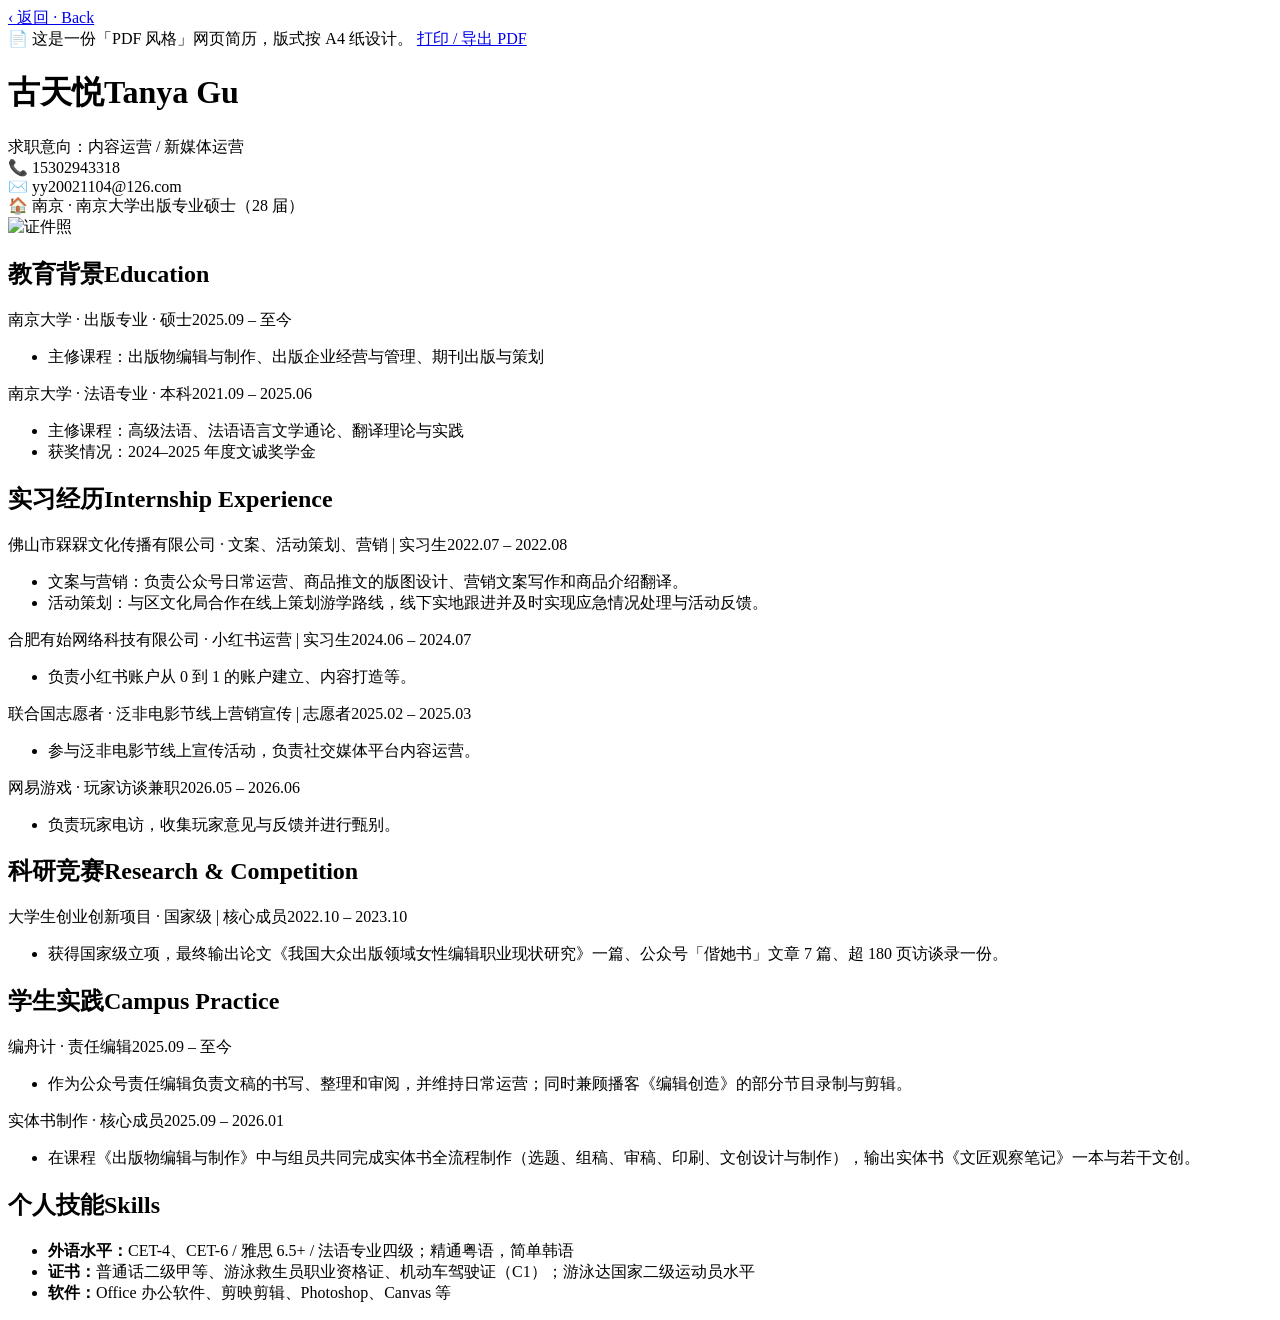
==== resume.html @ 57372db1 "add resume.html" ====
<!DOCTYPE html>
<html lang="zh-CN">
<head>
<meta charset="UTF-8" />
<meta name="viewport" content="width=device-width, initial-scale=1.0" />
<title>古天悦 Tanya · 简历 · Résumé</title>
<link rel="stylesheet" href="styles.css" />
</head>
<body class="resume-body paper-noise">
<a class="back-float no-print" href="index.html">‹ 返回 · Back</a>

<div class="print-tip no-print">
  <span>📄 这是一份「PDF 风格」网页简历，版式按 A4 纸设计。</span>
  <a class="btn" href="#" onclick="window.print(); return false;">打印 / 导出 PDF</a>
</div>

<div class="sheet">
  <header>
    <div>
      <h1>古天悦<span class="en-name">Tanya Gu</span></h1>
      <div class="title">求职意向：内容运营 / 新媒体运营</div>
    </div>
    <div class="contact-info">
      📞 15302943318<br />
      ✉️ yy20021104@126.com<br />
      🏠 南京 · 南京大学出版专业硕士（28 届）
    </div>
    <img class="photo" src="assets/photo.jpg" alt="证件照" />
  </header>

  <h2>教育背景<span class="en">Education</span></h2>
  <div class="entry">
    <div class="row1"><span>南京大学 · 出版专业 · 硕士</span><span class="date">2025.09 – 至今</span></div>
    <ul>
      <li>主修课程：出版物编辑与制作、出版企业经营与管理、期刊出版与策划</li>
    </ul>
  </div>
  <div class="entry">
    <div class="row1"><span>南京大学 · 法语专业 · 本科</span><span class="date">2021.09 – 2025.06</span></div>
    <ul>
      <li>主修课程：高级法语、法语语言文学通论、翻译理论与实践</li>
      <li>获奖情况：2024–2025 年度文诚奖学金</li>
    </ul>
  </div>

  <h2>实习经历<span class="en">Internship Experience</span></h2>
  <div class="entry">
    <div class="row1"><span>佛山市槑槑文化传播有限公司 · 文案、活动策划、营销 | 实习生</span><span class="date">2022.07 – 2022.08</span></div>
    <ul>
      <li>文案与营销：负责公众号日常运营、商品推文的版图设计、营销文案写作和商品介绍翻译。</li>
      <li>活动策划：与区文化局合作在线上策划游学路线，线下实地跟进并及时实现应急情况处理与活动反馈。</li>
    </ul>
  </div>
  <div class="entry">
    <div class="row1"><span>合肥有始网络科技有限公司 · 小红书运营 | 实习生</span><span class="date">2024.06 – 2024.07</span></div>
    <ul>
      <li>负责小红书账户从 0 到 1 的账户建立、内容打造等。</li>
    </ul>
  </div>
  <div class="entry">
    <div class="row1"><span>联合国志愿者 · 泛非电影节线上营销宣传 | 志愿者</span><span class="date">2025.02 – 2025.03</span></div>
    <ul>
      <li>参与泛非电影节线上宣传活动，负责社交媒体平台内容运营。</li>
    </ul>
  </div>
  <div class="entry">
    <div class="row1"><span>网易游戏 · 玩家访谈兼职</span><span class="date">2026.05 – 2026.06</span></div>
    <ul>
      <li>负责玩家电访，收集玩家意见与反馈并进行甄别。</li>
    </ul>
  </div>

  <h2>科研竞赛<span class="en">Research &amp; Competition</span></h2>
  <div class="entry">
    <div class="row1"><span>大学生创业创新项目 · 国家级 | 核心成员</span><span class="date">2022.10 – 2023.10</span></div>
    <ul>
      <li>获得国家级立项，最终输出论文《我国大众出版领域女性编辑职业现状研究》一篇、公众号「偕她书」文章 7 篇、超 180 页访谈录一份。</li>
    </ul>
  </div>

  <h2>学生实践<span class="en">Campus Practice</span></h2>
  <div class="entry">
    <div class="row1"><span>编舟计 · 责任编辑</span><span class="date">2025.09 – 至今</span></div>
    <ul>
      <li>作为公众号责任编辑负责文稿的书写、整理和审阅，并维持日常运营；同时兼顾播客《编辑创造》的部分节目录制与剪辑。</li>
    </ul>
  </div>
  <div class="entry">
    <div class="row1"><span>实体书制作 · 核心成员</span><span class="date">2025.09 – 2026.01</span></div>
    <ul>
      <li>在课程《出版物编辑与制作》中与组员共同完成实体书全流程制作（选题、组稿、审稿、印刷、文创设计与制作），输出实体书《文匠观察笔记》一本与若干文创。</li>
    </ul>
  </div>

  <h2>个人技能<span class="en">Skills</span></h2>
  <div class="entry">
    <ul>
      <li><b>外语水平：</b>CET-4、CET-6 / 雅思 6.5+ / 法语专业四级；精通粤语，简单韩语</li>
      <li><b>证书：</b>普通话二级甲等、游泳救生员职业资格证、机动车驾驶证（C1）；游泳达国家二级运动员水平</li>
      <li><b>软件：</b>Office 办公软件、剪映剪辑、Photoshop、Canvas 等</li>
    </ul>
  </div>
</div>

</body>
</html>
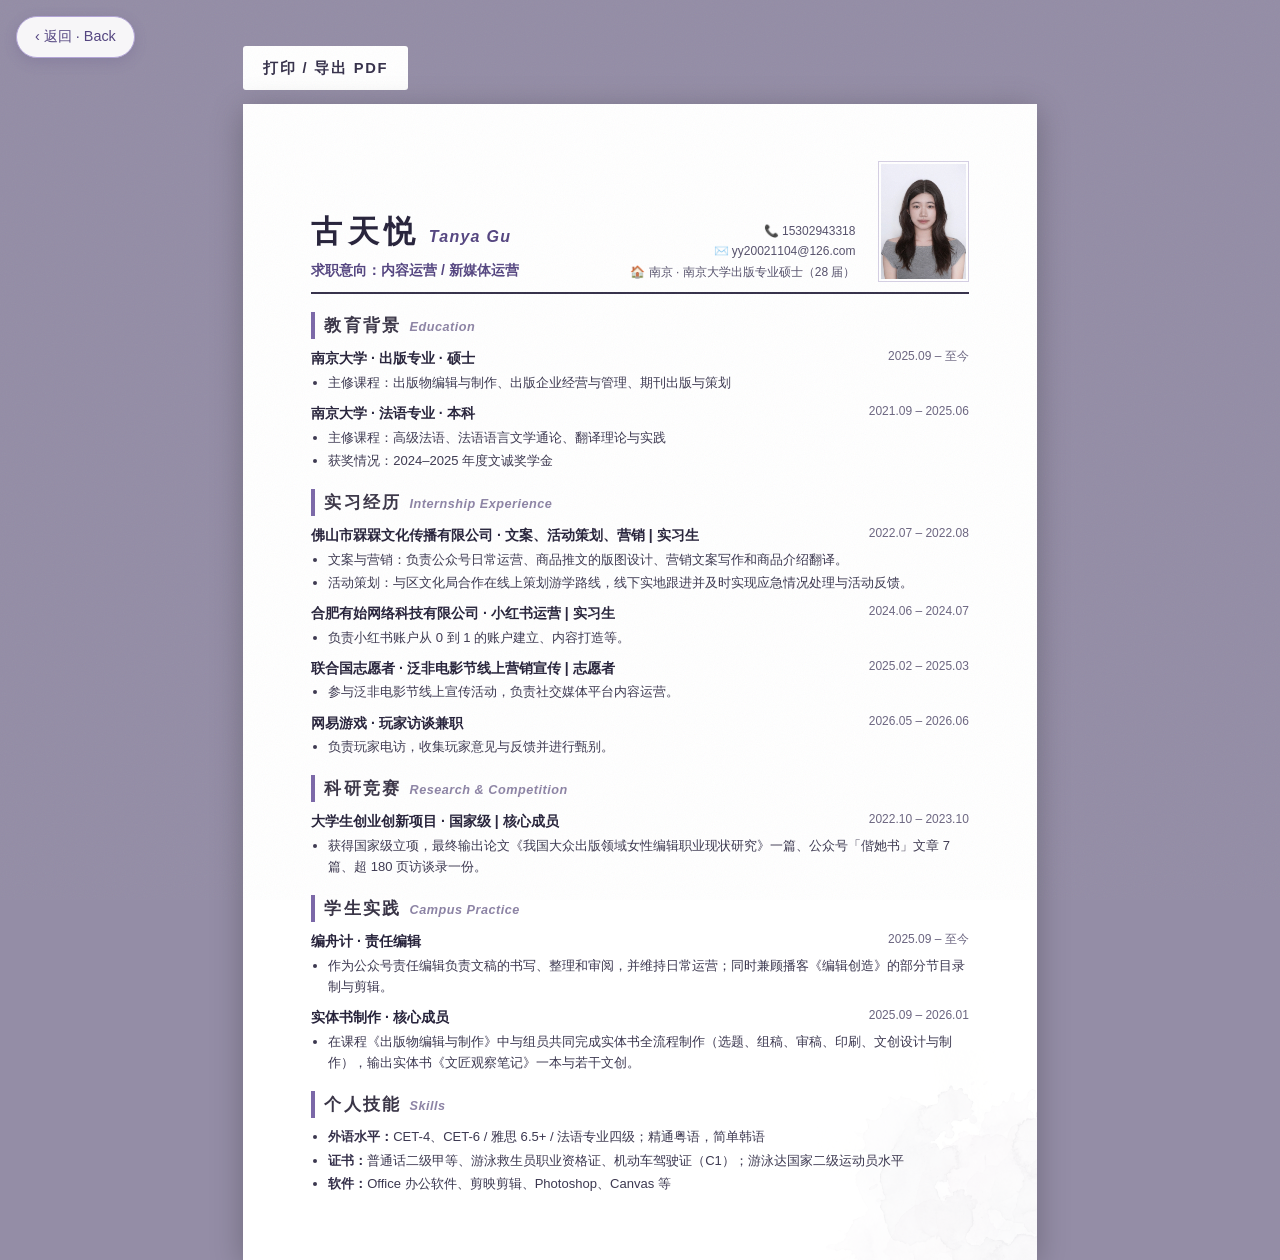
==== commit 01f4fbdc: "swimming work section + resume tip cleanup" ====
--- a/resume.html
+++ b/resume.html
@@ -10,7 +10,6 @@
 <a class="back-float no-print" href="index.html">‹ 返回 · Back</a>
 
 <div class="print-tip no-print">
-  <span>📄 这是一份「PDF 风格」网页简历，版式按 A4 纸设计。</span>
   <a class="btn" href="#" onclick="window.print(); return false;">打印 / 导出 PDF</a>
 </div>
 
--- a/styles.css
+++ b/styles.css
@@ -0,0 +1,905 @@
+/* ============================================================
+   古天悦 Tanya · 个人网站 —— 水彩手账翻页书
+   单页翻页 · 左右下角翻页按钮 · 中英双语 · 满而不乱
+   ============================================================ */
+
+:root {
+  --paper: #efeaf3;        /* 灰紫纸底 */
+  --paper-warm: #faf9fc;   /* 页面纸色 */
+  --ink: #35304a;
+  --ink-soft: #6f6a85;
+  --line: #dcd6e8;
+  --accent: #7b68a8;
+  --accent-deep: #544580;
+  --accent-soft: #b3a5d6;
+  --pink: #d8a7b8;
+  --pink-deep: #9d5f7a;
+  --cover: #4a3f66;
+  --hand: "PingFang SC", "Microsoft YaHei", "Noto Sans SC", "Helvetica Neue", Arial, sans-serif;  /* 简洁正文字体 */
+  --script: "Helvetica Neue", "Segoe UI", Arial, sans-serif;                                     /* 简洁西文 */
+  --kai: var(--hand);        /* 兼容旧引用 */
+  --serif-en: var(--script); /* 兼容旧引用 */
+  --radius: 8px;
+  font-size: 16px;
+}
+
+* { margin: 0; padding: 0; box-sizing: border-box; }
+html, body { height: 100%; }
+body {
+  font-family: "PingFang SC", "Microsoft YaHei", "Noto Sans SC", -apple-system, sans-serif;
+  background: var(--paper);
+  color: var(--ink);
+  line-height: 1.8;
+  overflow: hidden;
+  -webkit-font-smoothing: antialiased;
+}
+a { color: inherit; text-decoration: none; }
+img { max-width: 100%; display: block; }
+
+/* 手写体全局替换楷体：kai→hand、serif-en→script */
+.page-head .no, .page-head h2, .sticker, .stamp,
+.toc-list a, .toc-list .no, .track h3, .track li, .about-left .fact,
+.work-thumb, .work-body h3, .era .year, .era-body h3,
+.btn, .flip-btn, .back-float, .motto-note, .toc-left h2, .toc-left p, footer { font-family: var(--hand); }
+.page-head .en, .toc-list .en, .toc-list .pg h3 .en, .era .period,
+.era-body h3 .en, .work-body .kind .en, .page-indicator, .about-left .fact-en,
+.toc-left .hello-en, .contact-wrap .en, .works-note .en { font-family: var(--script); }
+
+/* 纸张噪点 */
+.paper-noise::before {
+  content: "";
+  position: fixed;
+  inset: 0;
+  pointer-events: none;
+  z-index: 5;
+  opacity: .05;
+  background-image: url("data:image/svg+xml,%3Csvg xmlns='http://www.w3.org/2000/svg' width='240' height='240'%3E%3Cfilter id='n'%3E%3CfeTurbulence type='fractalNoise' baseFrequency='0.9' numOctaves='2'/%3E%3C/filter%3E%3Crect width='240' height='240' filter='url(%23n)'/%3E%3C/svg%3E");
+}
+
+/* ---------- 翻页书舞台：全屏铺满，不再页中套页 ---------- */
+.stage {
+  position: relative;
+  height: 100vh;
+  padding: 0;
+  display: flex;
+  align-items: stretch;
+  justify-content: center;
+  perspective: 2400px;
+}
+.book {
+  position: relative;
+  width: 100%;
+  height: 100vh;
+  transform-style: preserve-3d;
+  z-index: 1;
+}
+/* 中缝阴影仍暗示摊开的书页 */
+.book::before {
+  content: "";
+  position: absolute;
+  inset: 0;
+  background:
+    linear-gradient(90deg, rgba(84,69,128,.14), rgba(84,69,128,.03) 30%, rgba(84,69,128,0) 46%, rgba(84,69,128,0) 54%, rgba(84,69,128,.03) 70%, rgba(84,69,128,.14)),
+    var(--paper-warm);
+  z-index: 0;
+}
+
+/* 每一页 */
+.leaf {
+  position: absolute;
+  inset: 0;
+  z-index: 1;
+  opacity: 0;
+  visibility: hidden;
+  pointer-events: none;
+  overflow: hidden;
+}
+.leaf.active {
+  opacity: 1;
+  visibility: visible;
+  pointer-events: auto;
+  animation: leafIn .55s ease both;
+}
+@keyframes leafIn {
+  from { opacity: 0; transform: translateX(var(--in-x, 24px)); }
+  to   { opacity: 1; transform: translateX(0); }
+}
+.leaf.active.to-left { --in-x: 24px; }
+.leaf.active.to-right { --in-x: -24px; }
+
+/* 翻页时的"活页"动画层 */
+.turning {
+  position: absolute;
+  inset: 0;
+  z-index: 30;
+  background:
+    linear-gradient(90deg, rgba(255,255,255,.65), rgba(244,241,249,.98) 18%, var(--paper-warm) 55%, rgba(230,224,240,.95)),
+    var(--paper-warm);
+  opacity: 0;
+  pointer-events: none;
+  backface-visibility: hidden;
+}
+.turning.turn-next { animation: turnNext .8s cubic-bezier(.45,.1,.3,1) both; transform-origin: left center; }
+.turning.turn-prev { animation: turnPrev .8s cubic-bezier(.45,.1,.3,1) both; transform-origin: right center; }
+@keyframes turnNext {
+  0%   { opacity: 0; transform: perspective(2000px) rotateY(78deg); }
+  22%  { opacity: 1; }
+  55%  { opacity: 1; transform: perspective(2000px) rotateY(-18deg); }
+  100% { opacity: 0; transform: perspective(2000px) rotateY(-84deg); }
+}
+@keyframes turnPrev {
+  0%   { opacity: 0; transform: perspective(2000px) rotateY(-78deg); }
+  22%  { opacity: 1; }
+  55%  { opacity: 1; transform: perspective(2000px) rotateY(18deg); }
+  100% { opacity: 0; transform: perspective(2000px) rotateY(84deg); }
+}
+
+/* 页内通用 */
+.leaf-pad {
+  position: relative;
+  height: 100%;
+  padding: 48px 72px 88px;
+  display: flex;
+  flex-direction: column;
+  overflow-y: auto;
+  scrollbar-width: thin;
+}
+.leaf-pad > * { flex: 0 0 auto; }
+.leaf-pad > .toc-wrap,
+.leaf-pad > .about-wrap,
+.leaf-pad > .journey-list,
+.leaf-pad > .works-collage,
+.leaf-pad > .contact-wrap { flex: 1 1 auto; min-height: 0; }
+.leaf-pad::-webkit-scrollbar { width: 5px; }
+.leaf-pad::-webkit-scrollbar-thumb { background: var(--line); border-radius: 4px; }
+.corner-wash {
+  position: absolute;
+  mix-blend-mode: multiply;
+  pointer-events: none;
+  z-index: 0;
+}
+.corner-wash.tr { width: 300px; top: -100px; right: -80px; opacity: .5; }
+.corner-wash.bl { width: 280px; bottom: -110px; left: -80px; opacity: .42; }
+.leaf-pad > * { position: relative; z-index: 1; }
+
+.washi {
+  position: absolute;
+  top: -9px;
+  left: 50%;
+  width: 120px;
+  height: 26px;
+  transform: translateX(-50%) rotate(-2deg);
+  background: linear-gradient(90deg, rgba(179,165,214,.55), rgba(216,167,184,.45));
+  box-shadow: 0 2px 5px rgba(84, 69, 128, .16);
+  z-index: 6;
+}
+.washi.left { left: 26%; }
+.washi.right { left: 74%; transform: translateX(-50%) rotate(2.5deg); background: linear-gradient(90deg, rgba(216,167,184,.5), rgba(179,165,214,.5)); }
+
+/* 页标题（双语） */
+.page-head { display: flex; align-items: baseline; gap: 14px; margin-bottom: 12px; flex-wrap: wrap; }
+.page-head .no {
+  font-family: var(--kai);
+  font-size: .8rem;
+  color: var(--accent);
+  letter-spacing: .2em;
+  border: 1px solid var(--accent-soft);
+  border-radius: 2px;
+  padding: 1px 8px;
+  background: rgba(255,255,255,.5);
+}
+.page-head h2 {
+  font-family: var(--kai);
+  font-size: 1.55rem;
+  font-weight: 700;
+  letter-spacing: .1em;
+}
+.page-head .en {
+  font-family: var(--serif-en);
+  font-style: italic;
+  font-size: 1.02rem;
+  color: var(--accent-deep);
+  letter-spacing: .06em;
+}
+.page-head::after { content: ""; flex: 1; border-bottom: 1.5px dashed var(--accent-soft); transform: translateY(-6px); min-width: 40px; }
+
+/* 小贴纸 */
+.sticker {
+  display: inline-block;
+  font-family: var(--kai);
+  font-size: .82rem;
+  padding: 2px 12px;
+  border-radius: 2px;
+  background: rgba(179, 165, 214, .3);
+  border: 1px dashed var(--accent);
+  color: var(--accent-deep);
+  transform: rotate(-1.5deg);
+  margin: 3px 4px 3px 0;
+}
+.sticker.pink { background: rgba(216,167,184,.26); border-color: var(--pink); color: var(--pink-deep); transform: rotate(1.6deg); }
+.sticker.solid { background: var(--accent-deep); border-style: solid; color: #fff; transform: rotate(-1deg); }
+
+/* 印章 */
+.stamp {
+  position: absolute;
+  font-family: var(--kai);
+  color: var(--accent);
+  border: 2px solid var(--accent);
+  border-radius: 4px;
+  padding: 3px 10px;
+  font-size: .82rem;
+  letter-spacing: .2em;
+  opacity: .5;
+  transform: rotate(8deg);
+  z-index: 3;
+  pointer-events: none;
+}
+
+/* ---------- P0 封面：Bienvenue dans mon monde ---------- */
+.leaf-cover .leaf-pad {
+  background:
+    url("assets/wash-splash.png") center/cover no-repeat,
+    linear-gradient(150deg, #4a3f66, #5d4f85 58%, #463a63);
+  background-blend-mode: soft-light, normal;
+  display: flex;
+  align-items: center;
+  justify-content: center;
+  overflow: hidden;
+}
+.cover-box { text-align: center; color: #f0ecf8; position: relative; max-width: 92%; }
+.cover-box .emblem {
+  width: 84px;
+  height: 84px;
+  margin: 0 auto 12px;
+  border-radius: 50%;
+  background: url("assets/ripple-bloom.png") center/cover no-repeat;
+  mix-blend-mode: screen;
+  opacity: .92;
+}
+.cover-box .fr {
+  font-family: var(--script);
+  font-size: clamp(2.6rem, 6vw, 4rem);
+  font-weight: 700;
+  line-height: 1.15;
+  letter-spacing: .02em;
+}
+.cover-box .welcome-cn {
+  font-family: var(--hand);
+  font-size: 1.5rem;
+  letter-spacing: .3em;
+  margin-top: 10px;
+}
+.cover-box .en-name {
+  font-family: var(--script);
+  font-size: 1.35rem;
+  letter-spacing: .12em;
+  margin-top: 14px;
+  opacity: .92;
+}
+.cover-box .en-name b { color: #e7c9d6; font-weight: 600; }
+.cover-box .role {
+  margin-top: 8px;
+  font-size: .74rem;
+  letter-spacing: .42em;
+  text-indent: .42em;
+  opacity: .7;
+  font-family: var(--script);
+}
+.cover-box .click-hint {
+  margin-top: 30px;
+  font-size: .82rem;
+  letter-spacing: .18em;
+  opacity: .65;
+  font-family: var(--hand);
+}
+.cover-links {
+  margin-top: 12px;
+  display: flex;
+  justify-content: center;
+  flex-wrap: wrap;
+  gap: 2px 6px;
+}
+.cover-links a {
+  font-family: var(--hand);
+  font-size: 1.12rem;
+  color: #f0ecf8;
+  padding: 5px 16px;
+  border-bottom: 1.5px dashed transparent;
+  transition: all .18s;
+  cursor: pointer;
+}
+.cover-links a .en {
+  font-family: var(--script);
+  font-size: .92rem;
+  color: #e7c9d6;
+  margin-left: 5px;
+}
+.cover-links a:hover {
+  border-bottom-color: #e7c9d6;
+  transform: translateY(-2px) rotate(-1deg);
+  background: rgba(240, 236, 248, .08);
+  border-radius: 4px;
+}
+
+/* ---------- P1 目录 ---------- */
+.toc-wrap { display: grid; grid-template-columns: 1fr 1.25fr; gap: 40px; min-height: 0; align-items: center; }
+.toc-left { text-align: center; position: relative; }
+.toc-left .frame {
+  width: 148px;
+  margin: 0 auto 20px;
+  padding: 8px 8px 12px;
+  background: #fff;
+  box-shadow: 0 6px 18px rgba(84, 69, 128, .2);
+  transform: rotate(-3deg);
+  position: relative;
+}
+.toc-left .frame::before {
+  content: "";
+  position: absolute;
+  top: -11px; left: -20px;
+  width: 80px; height: 24px;
+  background: rgba(216, 167, 184, .45);
+  transform: rotate(-24deg);
+  box-shadow: 0 1px 3px rgba(84,69,128,.15);
+}
+.toc-left .frame img { width: 100%; }
+.toc-left .hello-en { font-family: var(--serif-en); font-style: italic; color: var(--accent-deep); font-size: 1.05rem; }
+.toc-left h2 { font-family: var(--kai); font-size: 1.7rem; letter-spacing: .16em; margin: 4px 0 8px; }
+.toc-left p { font-size: .9rem; color: var(--ink-soft); max-width: 260px; margin: 0 auto; }
+.toc-list { list-style: none; }
+.toc-list a {
+  display: flex;
+  align-items: baseline;
+  gap: 12px;
+  padding: 13px 8px;
+  font-family: var(--kai);
+  font-size: 1.1rem;
+  transition: all .16s;
+  cursor: pointer;
+}
+.toc-list a:hover { color: var(--accent-deep); padding-left: 24px; background: rgba(179, 165, 214, .1); border-radius: 4px; }
+.toc-list .no { font-size: .82rem; color: var(--accent); }
+.toc-list .en { font-family: var(--serif-en); font-style: italic; font-size: .85rem; color: var(--ink-soft); }
+.toc-list .dots { flex: 1; border-bottom: 1px dotted var(--accent-soft); transform: translateY(-5px); }
+.toc-list .pg { font-size: .78rem; color: var(--ink-soft); font-family: var(--serif-en); }
+
+/* ---------- P2 关于我 ---------- */
+.about-wrap { display: grid; grid-template-columns: 0.9fr 1.35fr; gap: 24px; min-height: 0; }
+.about-left { position: relative; padding-right: 26px; border-right: 1.5px dashed var(--accent-soft); display: flex; flex-direction: column; justify-content: center; }
+.about-left .frame {
+  width: 118px;
+  margin: 0 auto 12px;
+  padding: 6px 6px 9px;
+  background: #fff;
+  box-shadow: 0 5px 16px rgba(84, 69, 128, .2);
+  transform: rotate(2.4deg);
+  position: relative;
+}
+.about-left .frame::before {
+  content: "";
+  position: absolute;
+  top: -10px; right: -18px;
+  width: 74px; height: 22px;
+  background: rgba(179, 165, 214, .45);
+  transform: rotate(26deg);
+}
+.about-left .frame img { width: 100%; }
+.about-left .fact { font-family: var(--kai); font-size: .9rem; color: var(--ink); text-align: center; }
+.about-left .fact-en { font-family: var(--serif-en); font-style: italic; font-size: .78rem; color: var(--ink-soft); text-align: center; margin-top: 2px; }
+.about-left .intro {
+  margin-top: 10px;
+  font-size: .85rem;
+  line-height: 2;
+  color: var(--ink-soft);
+  text-align: justify;
+}
+.about-left .intro .sticker { font-size: .76rem; }
+/* ---------- P3 精选作品 ---------- */
+.leaf-works .leaf-pad { padding: 40px 64px 84px; }
+.journey-list { padding-bottom: 90px; }
+.leaf-works .page-head { margin-bottom: 8px; }
+.works-collage {
+  display: grid;
+  grid-template-columns: repeat(3, 1fr);
+  gap: 9px 15px;
+  align-items: start;
+  padding-bottom: 90px;
+}
+.work-item {
+  position: relative;
+  transition: transform .18s;
+  cursor: pointer;
+}
+.work-item:hover { transform: translateY(-3px); }
+.work-thumb {
+  height: clamp(110px, 19vh, 190px);
+  display: flex;
+  align-items: center;
+  justify-content: center;
+  font-family: var(--kai);
+  font-size: .8rem;
+  color: #fff;
+  letter-spacing: .12em;
+  border-radius: 2px;
+  overflow: hidden;
+}
+.work-thumb img { width: 100%; height: 100%; object-fit: cover; }
+.work-thumb.t6 img { object-position: top; }
+.work-thumb.t1 { background: linear-gradient(135deg, #6d5a9e, #a48fc9); }
+.work-thumb.t2 { background: linear-gradient(135deg, #4a4463, #8d84ad); }
+.work-thumb.t3 { background: linear-gradient(135deg, #7b68a8, #c0b2de); }
+.work-thumb.t4 { background: linear-gradient(135deg, #564d78, #9a8bb8); }
+.work-thumb.t5 { background: linear-gradient(135deg, #8577a5, #cfc6e2); }
+.work-thumb.t6 { background: linear-gradient(135deg, #3f3a55, #7a7095); }
+.work-thumb.t7 { background: linear-gradient(135deg, #46557e, #8b9ac4); }
+.work-body { padding: 4px 4px 0; }
+.work-body .kind { font-size: .64rem; font-weight: 700; color: var(--accent-deep); letter-spacing: .12em; }
+.work-body .kind .en { font-family: var(--serif-en); font-style: italic; font-weight: 400; color: var(--ink-soft); margin-left: 6px; }
+.work-body h3 { font-family: var(--kai); font-size: .92rem; margin: 1px 0; }
+.work-body p { font-size: .76rem; color: var(--ink-soft); line-height: 1.8; display: -webkit-box; -webkit-line-clamp: 2; -webkit-box-orient: vertical; overflow: hidden; }
+.works-note {
+  text-align: center;
+  font-size: .8rem;
+  color: var(--accent-deep);
+  margin-top: 16px;
+}
+.works-note .en { font-family: var(--script); font-style: italic; font-size: .74rem; color: var(--ink-soft); margin-left: 10px; }
+
+/* ---------- P4 经历（大字年份 × 单列时间轴，从早到晚） ---------- */
+.journey-list { position: relative; padding: 2px 0 6px; }
+.journey-list::before {
+  content: "";
+  position: absolute;
+  left: 110px;
+  top: 16px;
+  bottom: 16px;
+  border-left: 1.5px dashed var(--accent-soft);
+}
+.era { display: flex; gap: 18px; padding: 14px 0; position: relative; }
+.era .year-col { flex: 0 0 92px; text-align: right; }
+.era .year {
+  font-family: var(--serif-en);
+  font-size: 2.15rem;
+  font-weight: 700;
+  line-height: 1;
+  color: var(--accent-soft);
+  display: inline-block;
+  transform: rotate(-1.5deg);
+}
+.era .period {
+  font-family: var(--serif-en);
+  font-style: italic;
+  font-size: .7rem;
+  color: var(--ink-soft);
+  display: block;
+  margin-top: 2px;
+}
+.era::before {
+  content: "";
+  position: absolute;
+  left: 104.5px;
+  top: 22px;
+  width: 10px;
+  height: 10px;
+  border-radius: 50%;
+  background: var(--paper-warm);
+  border: 3px solid var(--accent);
+  z-index: 1;
+}
+.era-body { flex: 1; padding-left: 8px; line-height: 2; }
+.era-body h3 { font-family: var(--kai); font-size: 1rem; letter-spacing: .04em; display: inline; }
+.era-body h3 .en { font-family: var(--serif-en); font-style: italic; font-size: .74rem; color: var(--accent-deep); margin-left: 8px; }
+.era-body .org { font-size: .76rem; color: var(--ink-soft); margin-left: 10px; }
+.era-body p { font-size: .76rem; color: var(--ink-soft); margin-top: 5px; line-height: 2; }
+
+/* ---------- P5 游戏经历 ---------- */
+.leaf-gaming .leaf-pad { padding: 48px 72px 88px; }
+.gaming-intro { font-size: .9rem; color: var(--ink-soft); margin-bottom: 14px; }
+.gaming-grid { display: grid; grid-template-columns: 1.15fr 1fr; gap: 22px; align-items: start; }
+.game-list { display: flex; flex-direction: column; }
+.game-row {
+  display: flex;
+  align-items: baseline;
+  gap: 10px;
+  padding: 7px 4px;
+}
+.game-row .g-name { font-weight: 600; font-size: .92rem; white-space: nowrap; }
+.game-row .g-en { font-family: var(--script); font-style: italic; font-size: .76rem; color: var(--accent); white-space: nowrap; }
+.game-row .g-dot { flex: 1; border-bottom: 1px dotted var(--accent-soft); transform: translateY(-4px); min-width: 12px; }
+.game-row .g-note { font-size: .78rem; color: var(--ink-soft); text-align: right; }
+.gaming-side { display: flex; flex-direction: column; gap: 11px; }
+.gaming-side .track p { font-size: .84rem; }
+.gaming-tie {
+  font-size: .8rem;
+  color: var(--accent-deep);
+  padding: 2px 4px;
+}
+.gaming-tie .en { font-family: var(--script); font-style: italic; font-size: .74rem; color: var(--ink-soft); margin-left: 8px; }
+
+/* ---------- P5 游泳板块 ---------- */
+.swim-sec { margin-top: 30px; padding-top: 6px; }
+.swim-head h3 {
+  font-family: var(--hand);
+  font-size: 1.04rem;
+  font-weight: 600;
+  color: var(--ink);
+  letter-spacing: .05em;
+}
+.swim-head h3 .en {
+  font-family: var(--serif-en);
+  font-style: italic;
+  font-size: .78rem;
+  font-weight: 400;
+  color: var(--accent);
+  margin-left: 10px;
+}
+.swim-head p { font-size: .8rem; color: var(--ink-soft); margin-top: 6px; line-height: 1.9; }
+.swim-cover {
+  width: 100%;
+  height: clamp(150px, 24vh, 230px);
+  object-fit: cover;
+  border-radius: 2px;
+  margin: 14px 0 20px;
+  display: block;
+}
+.swim-block { margin-bottom: 22px; }
+.swim-name {
+  font-size: .88rem;
+  font-weight: 600;
+  color: var(--ink);
+  letter-spacing: .03em;
+  margin-bottom: 10px;
+}
+.swim-name .en {
+  font-family: var(--serif-en);
+  font-style: italic;
+  font-weight: 400;
+  font-size: .72rem;
+  color: var(--ink-soft);
+  margin-left: 10px;
+}
+.swim-photos {
+  display: grid;
+  grid-template-columns: 1fr 1fr;
+  gap: 12px;
+}
+.swim-photos img {
+  width: 100%;
+  height: clamp(130px, 20vh, 190px);
+  object-fit: cover;
+  border-radius: 2px;
+  display: block;
+}
+.swim-sec + * { margin-top: 20px; }
+
+/* ---------- P6 写在最后 ---------- */
+.contact-wrap {
+  min-height: 0;
+  display: flex;
+  flex-direction: column;
+  align-items: center;
+  justify-content: center;
+  text-align: center;
+  position: relative;
+}
+.contact-wrap .ripple-bg {
+  position: absolute;
+  width: 420px;
+  mix-blend-mode: multiply;
+  opacity: .4;
+  left: 50%;
+  top: 50%;
+  transform: translate(-50%, -50%);
+  z-index: 0;
+}
+.contact-wrap h2 {
+  font-family: var(--kai);
+  font-size: 2rem;
+  letter-spacing: .2em;
+  margin-top: 14px;
+}
+.contact-wrap .en {
+  font-family: var(--serif-en);
+  font-style: italic;
+  color: var(--accent-deep);
+  font-size: 1.1rem;
+  margin-top: 4px;
+}
+.contact-wrap .lines { margin: 18px 0 24px; font-size: .95rem; color: var(--ink-soft); }
+.contact-wrap .lines b { color: var(--ink); font-weight: 600; }
+.contact-actions { display: flex; gap: 16px; flex-wrap: wrap; justify-content: center; }
+.btn {
+  display: inline-block;
+  padding: 11px 28px;
+  border-radius: 3px;
+  font-family: var(--kai);
+  font-weight: 700;
+  font-size: .92rem;
+  letter-spacing: .12em;
+  transition: transform .15s, box-shadow .15s;
+}
+.btn:hover { transform: translateY(-2px); }
+.btn-primary { background: var(--accent-deep); color: #f0ecf8; box-shadow: 0 8px 20px rgba(84, 69, 128, .3); }
+.btn-ghost { border: 1.5px solid var(--ink); }
+.btn-ghost:hover { background: var(--ink); color: var(--paper-warm); }
+
+/* ---------- 翻页控制（左右下角） ---------- */
+.flip-btn {
+  position: fixed;
+  bottom: 20px;
+  z-index: 45;
+  display: flex;
+  align-items: center;
+  gap: 8px;
+  font-family: var(--hand);
+  font-size: .88rem;
+  color: var(--ink-soft);
+  background: transparent;
+  border: none;
+  padding: 6px 10px;
+  cursor: pointer;
+  transition: color .15s, transform .15s;
+  user-select: none;
+}
+.flip-btn:hover:not(:disabled) { color: var(--accent-deep); transform: translateY(-1px); }
+.flip-btn:disabled { opacity: .22; cursor: default; }
+.flip-btn .arrow { font-size: 1.25rem; line-height: 1; }
+.flip-prev { left: 26px; }
+.flip-next { right: 26px; }
+
+.flip-next { right: 26px; }
+
+.page-indicator {
+  position: fixed;
+  bottom: 30px;
+  left: 50%;
+  transform: translateX(-50%);
+  z-index: 45;
+  font-family: var(--serif-en);
+  font-style: italic;
+  font-size: .85rem;
+  color: var(--ink-soft);
+  background: rgba(255, 255, 255, .7);
+  border: 1px dashed var(--accent-soft);
+  border-radius: 999px;
+  padding: 4px 16px;
+  letter-spacing: .12em;
+  pointer-events: none;
+}
+
+/* ---------- 简历页（A4 可打印） ---------- */
+.resume-body { overflow: auto; height: 100vh; background: #948da6; padding: 46px 16px 50px; }
+.back-float {
+  position: fixed;
+  top: 16px;
+  left: 16px;
+  z-index: 50;
+  font-family: var(--kai);
+  font-size: .9rem;
+  color: var(--accent-deep);
+  background: rgba(255, 255, 255, .92);
+  border: 1.5px solid var(--accent-soft);
+  border-radius: 999px;
+  padding: 7px 18px;
+  box-shadow: 0 4px 14px rgba(84, 69, 128, .2);
+  transition: all .18s;
+}
+.back-float:hover { background: var(--accent-deep); color: #fff; }
+.resume-page { padding: 40px 16px 50px; }
+.sheet {
+  width: 210mm;
+  min-height: 297mm;
+  margin: 0 auto;
+  background: #fff;
+  padding: 15mm 18mm;
+  box-shadow: 0 6px 30px rgba(0, 0, 0, .25);
+  font-size: 10.5pt;
+  line-height: 1.62;
+  color: #26223a;
+  position: relative;
+  overflow: hidden;
+}
+.sheet::after {
+  content: "";
+  position: absolute;
+  right: -120px;
+  bottom: -130px;
+  width: 340px;
+  height: 340px;
+  background: url("assets/wash-splash.png") center/cover no-repeat;
+  mix-blend-mode: multiply;
+  opacity: .1;
+  pointer-events: none;
+}
+.sheet header { display: flex; align-items: flex-end; border-bottom: 2.5px solid var(--ink); padding-bottom: 10px; }
+.sheet h1 { font-family: var(--kai); font-size: 23pt; font-weight: 700; letter-spacing: .18em; }
+.sheet h1 .en-name { font-family: var(--serif-en); font-style: italic; font-size: 12pt; color: var(--accent-deep); letter-spacing: .08em; margin-left: 8px; }
+.sheet .title { color: var(--accent-deep); font-weight: 600; margin-top: 3px; font-size: 10.5pt; }
+.sheet .contact-info { text-align: right; font-size: 9pt; color: #55506b; line-height: 1.7; flex: 1; }
+.sheet header .photo {
+  width: 24mm;
+  height: 32mm;
+  object-fit: cover;
+  border: 1px solid #d5cfe4;
+  margin-left: 6mm;
+  padding: 2px;
+  background: #fff;
+}
+.sheet h2 {
+  font-family: var(--kai);
+  font-size: 12.5pt;
+  margin: 18px 0 8px;
+  padding-left: 9px;
+  border-left: 4px solid var(--accent);
+  color: #3a3547;
+  letter-spacing: .14em;
+}
+.sheet h2 .en { font-family: var(--serif-en); font-style: italic; font-size: 9.5pt; color: #8d84a5; margin-left: 8px; letter-spacing: .04em; }
+.sheet .entry { margin-bottom: 9px; }
+.sheet .entry .row1 { display: flex; justify-content: space-between; font-weight: 700; font-size: 10.5pt; }
+.sheet .entry .row1 .date { font-weight: 400; color: #6b6580; font-size: 9pt; }
+.sheet ul { padding-left: 1.3em; color: #3c3850; font-size: 9.8pt; }
+.sheet li { margin: 2px 0; }
+.sheet b { color: #35304a; }
+.print-tip {
+  width: 210mm;
+  margin: 0 auto 14px;
+  display: flex;
+  justify-content: space-between;
+  align-items: center;
+  color: #fff;
+  font-size: .9rem;
+}
+.print-tip .btn { background: #fff; color: var(--ink); padding: 9px 20px; box-shadow: none; }
+
+/* ---------- 响应式（窄屏退化为纵向滚动） ---------- */
+@media (max-width: 900px) {
+  body { overflow: auto; }
+  .stage { height: auto; padding: 70px 10px 30px; perspective: none; }
+  .book { width: 100%; height: auto; }
+  .book::before { display: none; }
+  .leaf {
+    position: static;
+    display: none;
+    opacity: 1;
+    visibility: visible;
+    pointer-events: auto;
+    border-radius: 6px;
+    background: var(--paper-warm);
+    box-shadow: 0 8px 24px rgba(84, 69, 128, .12);
+    margin-bottom: 16px;
+    overflow: visible;
+  }
+  .leaf.active { display: block; animation: none; }
+  .leaf-pad { padding: 26px 20px 30px; overflow: visible; }
+  .toc-wrap, .about-wrap { grid-template-columns: 1fr; height: auto; }
+  .about-left { border-right: none; border-bottom: 1.5px dashed var(--accent-soft); padding: 0 0 16px; margin-bottom: 6px; }
+  .works-collage { grid-template-columns: repeat(2, 1fr); }
+  .work-thumb { height: clamp(90px, 18vw, 150px); }
+  .work-card { grid-column: auto; }
+  .journey-list::before { display: none; }
+  .era .year-col { flex: 0 0 72px; }
+  .era::before { display: none; }
+  .era .year { font-size: 1.7rem; }
+  .era-body h3 { display: block; }
+  .era-body .org { display: block; margin: 2px 0 0; }
+  .flip-btn, .page-indicator { display: none; }
+  body { padding-bottom: 74px; }
+  .icon-nav { bottom: 8px; max-width: 96vw; overflow-x: auto; }
+  .icon-nav a { min-width: 44px; }
+  .turning { display: none; }
+}
+@media (max-width: 560px) {
+  .works-collage { grid-template-columns: 1fr; }
+}
+@media print {
+  .print-tip, .back-float, .sheet::after { display: none !important; }
+  .resume-body { overflow: visible; height: auto; background: #fff; padding: 0; }
+  .sheet { box-shadow: none; width: auto; margin: 0; min-height: auto; }
+  @page { size: A4; margin: 0; }
+}
+
+/* ---------- 图标导航（画在画面里） ---------- */
+.icon-nav {
+  position: fixed;
+  bottom: 16px;
+  left: 50%;
+  transform: translateX(-50%);
+  z-index: 46;
+  display: flex;
+  gap: 2px;
+  background: rgba(250, 249, 252, .88);
+  backdrop-filter: blur(6px);
+  border: 1px solid rgba(220, 214, 232, .7);
+  border-radius: 14px;
+  padding: 6px 8px;
+  transition: opacity .3s;
+}
+body.at-cover .icon-nav { opacity: 0; pointer-events: none; }
+.icon-nav a {
+  display: flex;
+  flex-direction: column;
+  align-items: center;
+  gap: 2px;
+  min-width: 52px;
+  font-size: .62rem;
+  letter-spacing: .04em;
+  color: var(--ink-soft);
+  padding: 5px 6px;
+  border-radius: 9px;
+  transition: all .15s;
+}
+.icon-nav a svg { width: 20px; height: 20px; stroke: currentColor; fill: none; stroke-width: 1.6; stroke-linecap: round; stroke-linejoin: round; }
+.icon-nav a:hover, .icon-nav a.active { color: var(--accent-deep); background: rgba(179, 165, 214, .16); }
+.icon-nav a.external svg { transform: translateY(-1px); }
+/* ============ 作品详情浮层 ============ */
+.work-detail {
+  position: fixed;
+  inset: 0;
+  z-index: 80;
+  background: rgba(250, 249, 252, .72);
+  backdrop-filter: blur(16px) saturate(1.05);
+  -webkit-backdrop-filter: blur(16px) saturate(1.05);
+  opacity: 0;
+  visibility: hidden;
+  transition: opacity .3s ease, visibility .3s ease;
+  overflow-y: auto;
+  scrollbar-width: thin;
+}
+.work-detail.open { opacity: 1; visibility: visible; }
+.wd-back {
+  position: fixed;
+  top: 22px;
+  left: 30px;
+  z-index: 81;
+  background: none;
+  border: none;
+  font-family: var(--hand);
+  font-size: .92rem;
+  color: var(--ink);
+  letter-spacing: .1em;
+  cursor: pointer;
+  padding: 4px 6px;
+}
+.wd-back:hover { color: var(--accent-deep); }
+.wd-inner {
+  max-width: 660px;
+  margin: 0 auto;
+  padding: 64px 44px 140px;
+}
+.wd-kind {
+  font-size: .68rem;
+  font-weight: 700;
+  color: var(--accent-deep);
+  letter-spacing: .14em;
+}
+.wd-inner h2 {
+  font-family: var(--hand);
+  font-size: 1.5rem;
+  font-weight: 600;
+  color: var(--ink);
+  letter-spacing: .05em;
+  margin-top: 10px;
+  line-height: 1.6;
+}
+.wd-en {
+  font-family: var(--serif-en);
+  font-style: italic;
+  font-size: .82rem;
+  color: var(--ink-soft);
+  margin-top: 2px;
+}
+.wd-inner img {
+  width: 100%;
+  height: auto;
+  border-radius: 2px;
+  margin: 22px 0 6px;
+  display: block;
+}
+.wd-body { margin-top: 18px; }
+.wd-body p {
+  font-size: .82rem;
+  color: var(--ink-soft);
+  line-height: 2;
+  margin: 0 0 10px;
+}
